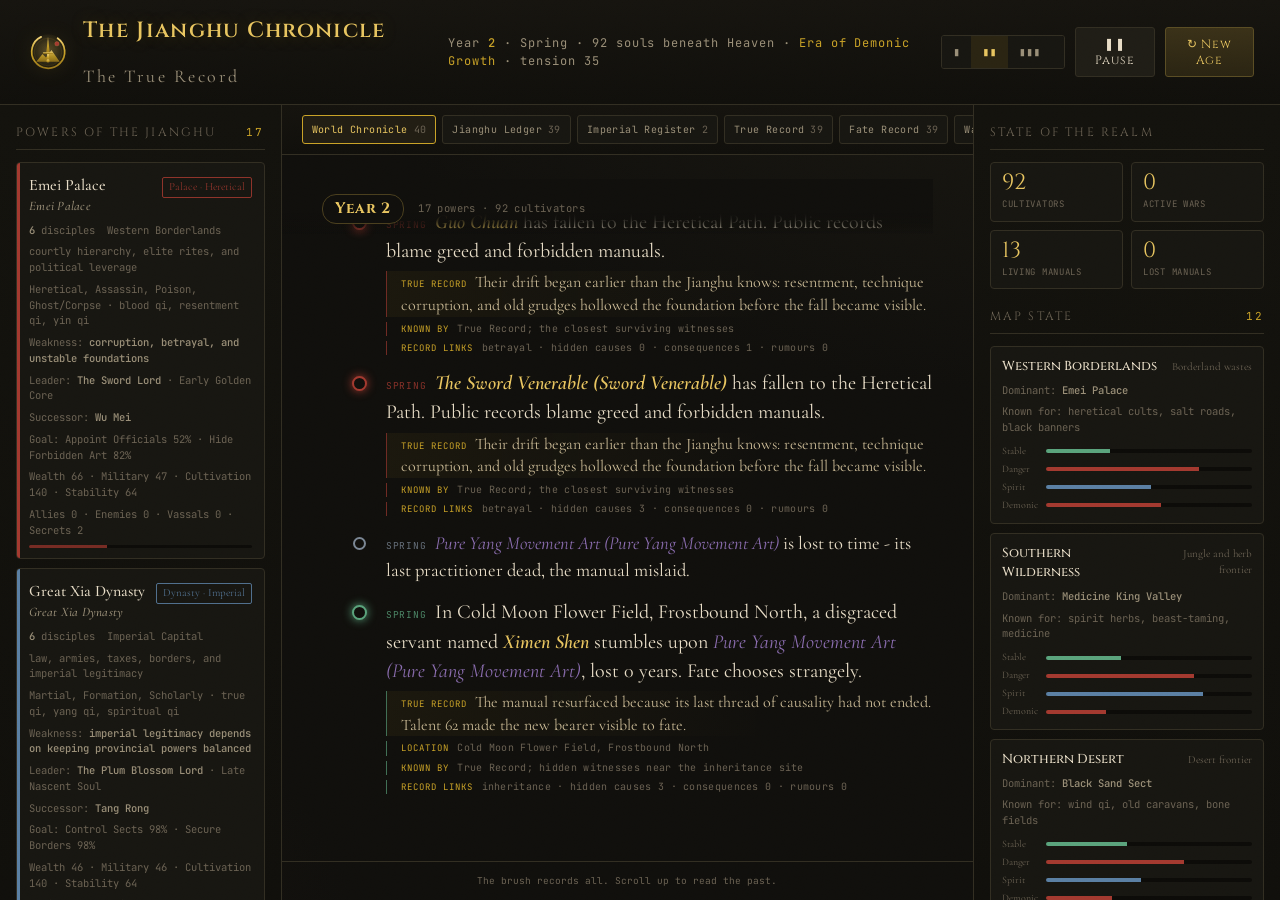
==== index.html @ d5c24182 "Serve the app as index.html so GitHub Pages works GitHub Pages serves the repo root, looking for ind" ====
<!DOCTYPE html>
<html lang="en">
<head>
<meta charset="UTF-8">
<meta name="viewport" content="width=device-width, initial-scale=1.0, viewport-fit=cover">
<title>The Jianghu Chronicle — The True Record</title>
<meta name="description" content="A living wuxia world that writes its own history — sects, cultivators, wars and techniques, recorded by an unseen brush.">
<meta name="theme-color" content="#100f0c">
<link rel="icon" href="assets/logo.svg" type="image/svg+xml">
<link rel="icon" href="assets/favicon-32.png" sizes="32x32" type="image/png">
<link rel="icon" href="assets/favicon-16.png" sizes="16x16" type="image/png">
<link rel="apple-touch-icon" href="assets/apple-touch-icon.png">
<link rel="manifest" href="manifest.webmanifest">
<meta name="mobile-web-app-capable" content="yes">
<meta name="apple-mobile-web-app-capable" content="yes">
<meta name="apple-mobile-web-app-status-bar-style" content="black-translucent">
<meta name="apple-mobile-web-app-title" content="Jianghu">
<link rel="preconnect" href="https://fonts.googleapis.com">
<link rel="preconnect" href="https://fonts.gstatic.com" crossorigin>
<link href="https://fonts.googleapis.com/css2?family=Cinzel:wght@400;500;600;700&family=Cormorant+Garamond:ital,wght@0,400;0,500;0,600;1,400;1,500&family=JetBrains+Mono:wght@400;500&display=swap" rel="stylesheet">
<link rel="stylesheet" href="styles/app.css">
</head>
<body>
<div class="app" data-view="chronicle">

  <div class="topbar">
    <div class="brand">
      <img class="logo" src="assets/logo.svg" alt="" width="44" height="44">
      <div class="brand-text">
        <h1>The Jianghu Chronicle</h1>
        <span class="subtitle">The True Record</span>
      </div>
    </div>
    <div class="era" id="era">Year <b id="yr">1</b> · <span id="season">Spring</span> · <span id="alive">0</span> souls beneath Heaven</div>
    <div class="controls">
      <div class="speed" id="speed">
        <button data-s="900">▮</button>
        <button data-s="420" class="on">▮▮</button>
        <button data-s="160">▮▮▮</button>
        <button data-s="40">▮▮▮▮</button>
      </div>
      <button class="ctl" id="pause">❚❚ Pause</button>
      <button class="ctl primary" id="reseed">↻ New Age</button>
    </div>
  </div>

  <aside class="panel left">
    <div class="panel-title">Powers of the Jianghu <span class="ct" id="sectct">0</span></div>
    <div id="sectlist"></div>
  </aside>

  <main class="chronicle">
    <div class="recordbar" id="recordbar"></div>
    <div class="chron-scroll" id="chron"></div>
    <div class="footer-note" id="fnote">The brush records all. Scroll up to read the past.</div>
  </main>

  <aside class="panel right">
    <div class="panel-title">State of the Realm</div>
    <div class="stat-grid">
      <div class="stat"><div class="v" id="s-fig">0</div><div class="l">Cultivators</div></div>
      <div class="stat"><div class="v" id="s-war">0</div><div class="l">Active Wars</div></div>
      <div class="stat"><div class="v" id="s-art">0</div><div class="l">Living Manuals</div></div>
      <div class="stat"><div class="v" id="s-lost">0</div><div class="l">Lost Manuals</div></div>
    </div>
    <div class="panel-title">Map State <span class="ct" id="regionct">0</span></div>
    <div id="regionlist"></div>
    <div class="legend">
      <span><i style="background:var(--righteous)"></i>Righteous Path</span>
      <span><i style="background:var(--rogue)"></i>Rogue Path</span>
      <span><i style="background:var(--heretical)"></i>Heretical Path</span>
      <span><i style="background:var(--abyss)"></i>Abyssal Path</span>
      <span><i style="background:var(--hidden)"></i>Hidden Lineages</span>
    </div>
    <div class="panel-title">Fate Record <span class="ct" id="fatect">0</span></div>
    <div id="fatebox" class="fatebox"></div>
    <div class="panel-title">Deep Archive <span class="ct" id="archivect">0</span></div>
    <input id="archiveSearch" class="archive-search" type="search" placeholder="Search the record">
    <div id="archiveTabs" class="archive-tabs"></div>
    <div id="archiveList" class="archive-list"></div>
    <div id="archiveDetail" class="archive-detail"></div>
    <div class="panel-title">Notable Cultivators <span class="ct" id="figct">0</span></div>
    <div id="figlist"></div>
  </aside>

  <nav class="mobilenav" id="mobilenav" aria-label="View switcher">
    <button data-view="powers">☰ Powers</button>
    <button data-view="chronicle" class="on">❧ Chronicle</button>
    <button data-view="realm">◈ Realm</button>
  </nav>

</div>

<script type="module" src="src/main.js"></script>
<script>
  if ("serviceWorker" in navigator) {
    window.addEventListener("load", () => {
      navigator.serviceWorker.register("sw.js").catch(() => {});
    });
  }
</script>
</body>
</html>
---- styles/app.css ----
:root{
    --ink:#e8ddc7;
    --ink-dim:#9a8f78;
    --ink-faint:#6b6253;
    --paper:#100f0c;
    --paper-2:#171611;
    --paper-3:#1f1d16;
    --line:#322e22;
    --gold:#c9a227;
    --gold-bright:#e8c560;
    --jade:#5aa37c;
    --blood:#a3392f;
    --azure:#5a7fa3;
    --violet:#8b6db0;
    --righteous:#5aa37c;
    --rogue:#c79a3a;
    --heretical:#a3392f;
    --abyss:#5f4a8b;
    --hidden:#7a8694;
  }
  *{box-sizing:border-box;margin:0;padding:0}
  html,body{height:100%}
  body{
    background:
      radial-gradient(1200px 800px at 80% -10%, #1c1a13 0%, transparent 60%),
      radial-gradient(900px 700px at -10% 110%, #1a1410 0%, transparent 55%),
      var(--paper);
    color:var(--ink);
    font-family:'Cormorant Garamond',serif;
    font-size:18px;
    line-height:1.5;
    overflow:hidden;
  }
  body::before{
    content:"";
    position:fixed;inset:0;pointer-events:none;z-index:9999;
    background-image:url("data:image/svg+xml,%3Csvg xmlns='http://www.w3.org/2000/svg' width='120' height='120'%3E%3Cfilter id='n'%3E%3CfeTurbulence type='fractalNoise' baseFrequency='0.85' numOctaves='3' stitchTiles='stitch'/%3E%3C/filter%3E%3Crect width='100%25' height='100%25' filter='url(%23n)' opacity='0.035'/%3E%3C/svg%3E");
    mix-blend-mode:overlay;
  }

  .app{
    display:grid;
    grid-template-columns:clamp(240px,22vw,320px) minmax(0,1fr) clamp(260px,24vw,360px);
    height:100vh;height:100dvh;
  }

  /* Bottom tab bar — phone only; hidden on desktop */
  .mobilenav{display:none}

  /* ============ HEADER ============ */
  .topbar{
    grid-column:1 / -1;
    display:flex;align-items:center;justify-content:space-between;
    padding:14px 26px;
    border-bottom:1px solid var(--line);
    background:linear-gradient(180deg,#16140f,#100f0b);
  }
  .brand{display:flex;align-items:center;gap:13px}
  .brand .logo{width:44px;height:44px;flex:0 0 auto;display:block;filter:drop-shadow(0 0 10px rgba(201,162,39,.22))}
  .brand-text{display:flex;align-items:baseline;gap:16px;flex-wrap:wrap}
  .brand h1{
    font-family:'Cinzel',serif;font-weight:600;font-size:22px;
    letter-spacing:.06em;color:var(--gold-bright);
    text-shadow:0 0 18px rgba(201,162,39,.25);
  }
  .brand .subtitle{font-family:'Cormorant Garamond',serif;color:var(--ink-dim);font-size:18px;letter-spacing:.14em}
  .era{font-family:'JetBrains Mono',monospace;font-size:12px;color:var(--ink-dim);letter-spacing:.08em}
  .era b{color:var(--gold);font-weight:500}

  .controls{display:flex;align-items:center;gap:10px}
  button.ctl{
    font-family:'Cinzel',serif;font-size:12px;letter-spacing:.08em;
    background:var(--paper-3);color:var(--ink);
    border:1px solid var(--line);border-radius:3px;
    padding:8px 14px;cursor:pointer;transition:.15s;
  }
  button.ctl:hover{border-color:var(--gold);color:var(--gold-bright);background:#26231a}
  button.ctl.primary{background:linear-gradient(180deg,#3a3118,#2a2412);border-color:#5a4d24;color:var(--gold-bright)}
  button.ctl.primary:hover{box-shadow:0 0 16px rgba(201,162,39,.25)}
  .speed{display:flex;border:1px solid var(--line);border-radius:3px;overflow:hidden}
  .speed button{background:var(--paper-2);border:none;color:var(--ink-dim);font-family:'JetBrains Mono',monospace;font-size:12px;padding:8px 11px;cursor:pointer}
  .speed button.on{background:#2a2412;color:var(--gold-bright)}

  /* ============ PANELS ============ */
  .panel{overflow-y:auto;min-width:0;padding:18px 16px}
  .panel.left{border-right:1px solid var(--line);background:linear-gradient(180deg,#13120d,#100f0b)}
  .panel.right{border-left:1px solid var(--line);background:linear-gradient(180deg,#13120d,#100f0b)}
  .panel-title{
    font-family:'Cinzel',serif;font-size:12px;letter-spacing:.18em;
    color:var(--ink-faint);text-transform:uppercase;
    padding-bottom:8px;margin-bottom:12px;border-bottom:1px solid var(--line);
    display:flex;justify-content:space-between;align-items:center;
  }
  .panel-title .ct{font-family:'JetBrains Mono',monospace;color:var(--gold);font-size:11px}

  .sect{
    border:1px solid var(--line);border-radius:4px;padding:10px 12px;margin-bottom:9px;
    background:var(--paper-2);cursor:pointer;transition:.15s;position:relative;overflow:hidden;
  }
  .sect:hover{border-color:#534a30;transform:translateX(2px)}
  .sect::before{content:"";position:absolute;left:0;top:0;bottom:0;width:3px;background:var(--c)}
  .sect.dead{opacity:.34;filter:grayscale(.6)}
  .sect-head{display:flex;justify-content:space-between;align-items:baseline;gap:8px}
  .sect-name{font-family:'Cormorant Garamond',serif;font-weight:500;font-size:16px;color:var(--ink)}
  .sect-name .en{display:block;font-family:'Cormorant Garamond',serif;font-size:13px;color:var(--ink-dim);font-style:italic;letter-spacing:.02em}
  .sect-tier{font-family:'Cormorant Garamond',serif;font-size:11px;color:var(--c);white-space:nowrap;border:1px solid var(--c);padding:1px 6px;border-radius:2px;opacity:.85}
  .sect-meta{display:flex;flex-wrap:wrap;gap:5px 12px;margin-top:6px;font-family:'JetBrains Mono',monospace;font-size:10.5px;color:var(--ink-faint)}
  .sect-meta b{color:var(--ink-dim);font-weight:500}
  .pbar{height:3px;background:#0c0b08;border-radius:2px;margin-top:7px;overflow:hidden}
  .pbar i{display:block;height:100%;background:var(--c);opacity:.7}

  /* ============ CHRONICLE ============ */
  .chronicle{display:flex;flex-direction:column;min-height:0;min-width:0}
  .recordbar{
    display:flex;align-items:center;gap:6px;overflow-x:auto;padding:10px 20px;
    border-bottom:1px solid var(--line);background:linear-gradient(180deg,#15130e,#100f0b);
  }
  .record-tab{
    flex:0 0 auto;border:1px solid var(--line);border-radius:3px;background:var(--paper-2);
    color:var(--ink-dim);font-family:'JetBrains Mono',monospace;font-size:10px;letter-spacing:.04em;
    padding:7px 9px;cursor:pointer;white-space:nowrap;
  }
  .record-tab span{margin-left:6px;color:var(--ink-faint)}
  .record-tab:hover,.record-tab.on{border-color:var(--gold);color:var(--gold-bright);background:#211d13}
  .chron-scroll{flex:1;overflow-y:auto;overflow-x:hidden;min-width:0;padding:24px 40px 60px;position:relative}
  .entry .txt,.true-record,.known-by{overflow-wrap:break-word}
  .chron-scroll::before{
    content:"";position:absolute;left:64px;top:0;bottom:0;width:1px;
    background:linear-gradient(180deg,transparent,var(--line) 8%,var(--line) 92%,transparent);
  }
  .yearmark{
    position:sticky;top:0;z-index:5;
    display:flex;align-items:center;gap:14px;
    padding:14px 0 10px;margin-left:-40px;padding-left:40px;
    background:linear-gradient(180deg,var(--paper) 60%,transparent);
  }
  .yearmark .y{
    font-family:'Cinzel',serif;font-weight:700;font-size:15px;color:var(--gold-bright);
    background:var(--paper);padding:3px 12px;border:1px solid #4a3f1e;border-radius:14px;
    letter-spacing:.05em;z-index:2;
  }
  .yearmark .ystat{font-family:'JetBrains Mono',monospace;font-size:10.5px;color:var(--ink-faint);letter-spacing:.04em}

  .entry{
    position:relative;padding:7px 0 7px 56px;margin-left:8px;
    animation:rise .5s ease both;cursor:pointer;border-radius:4px;
  }
  .entry:hover{background:rgba(201,162,39,.035)}
  .entry.selected{background:linear-gradient(90deg,rgba(201,162,39,.1),transparent 70%)}
  .empty-record{padding:28px 0 0 56px;color:var(--ink-faint);font-family:'JetBrains Mono',monospace;font-size:11px}
  @keyframes rise{from{opacity:0;transform:translateY(8px)}to{opacity:1;transform:translateY(0)}}
  .entry::before{
    content:"";position:absolute;left:23px;top:14px;width:9px;height:9px;border-radius:50%;
    background:var(--paper);border:2px solid var(--dot,var(--ink-faint));z-index:2;
  }
  .entry .txt{font-size:18.5px;line-height:1.46;color:var(--ink)}
  .entry .txt .nm{color:var(--gold-bright);font-weight:600;font-style:italic}
  .entry .txt .sn{color:var(--azure);font-weight:500}
  .entry .txt em.art{color:var(--violet);font-style:italic}
  .entry .tag{
    font-family:'JetBrains Mono',monospace;font-size:9.5px;letter-spacing:.1em;
    text-transform:uppercase;color:var(--dot);opacity:.8;margin-right:8px;
  }
  .true-record,.known-by{
    margin-top:5px;padding-left:14px;border-left:1px solid color-mix(in srgb,var(--dot),transparent 35%);
    font-family:'Cormorant Garamond',serif;font-size:16px;line-height:1.42;color:var(--ink-dim);
  }
  .true-record{color:#c8b894;background:linear-gradient(90deg,rgba(201,162,39,.06),transparent 70%)}
  .known-by{font-family:'JetBrains Mono',monospace;font-size:10px;letter-spacing:.03em;color:var(--ink-faint)}
  .record-label{
    font-family:'JetBrains Mono',monospace;font-size:9px;letter-spacing:.12em;text-transform:uppercase;
    color:var(--gold);margin-right:8px;
  }
  .entry.major .txt{font-size:20px}
  .entry.major::before{width:11px;height:11px;left:22px;box-shadow:0 0 10px var(--dot)}
  .entry.epic{
    background:linear-gradient(90deg,rgba(163,57,47,.08),transparent 70%);
    border-left:2px solid var(--dot);margin-left:0;padding-left:64px;border-radius:0 4px 4px 0;
  }
  .entry.epic .txt{font-family:'Cormorant Garamond',serif;font-size:21px}

  .c-found{--dot:var(--jade)} .c-break{--dot:var(--gold-bright)} .c-war{--dot:var(--blood)}
  .c-death{--dot:var(--ink-faint)} .c-art{--dot:var(--violet)} .c-fall{--dot:#7a3030}
  .c-rise{--dot:var(--gold-bright)} .c-corrupt{--dot:var(--heretical)} .c-duel{--dot:var(--azure)}
  .c-lost{--dot:var(--hidden)} .c-found2{--dot:var(--jade)} .c-threat{--dot:#d14b3a}
  .c-peace{--dot:var(--jade)} .c-lineage{--dot:var(--rogue)}

  /* ============ FIGURES ============ */
  .figcard{
    border:1px solid var(--line);border-radius:4px;padding:11px 12px;margin-bottom:9px;
    background:var(--paper-2);position:relative;overflow:hidden;
  }
  .figcard::before{content:"";position:absolute;left:0;top:0;bottom:0;width:3px;background:var(--c)}
  .fig-name{font-family:'Cinzel',serif;font-size:15px;color:var(--ink);font-weight:500}
  .fig-alias{font-style:italic;color:var(--c);font-size:15px;font-family:'Cormorant Garamond',serif}
  .fig-sub{font-family:'JetBrains Mono',monospace;font-size:10px;color:var(--ink-faint);margin-top:3px;letter-spacing:.03em}
  .fig-realm{display:inline-block;font-family:'Cormorant Garamond',serif;font-size:10.5px;color:var(--c);border:1px solid var(--c);padding:1px 6px;border-radius:2px;margin-top:6px;opacity:.88}
  .fig-bars{margin-top:8px;display:grid;grid-template-columns:auto 1fr;gap:3px 8px;align-items:center}
  .fig-bars span{font-family:'Cormorant Garamond',serif;font-size:10px;color:var(--ink-faint)}
  .mini{height:4px;background:#0c0b08;border-radius:2px;overflow:hidden}
  .mini i{display:block;height:100%}

  .stat-grid{display:grid;grid-template-columns:1fr 1fr;gap:8px;margin-bottom:18px}
  .stat{border:1px solid var(--line);border-radius:4px;padding:9px 11px;background:var(--paper-2)}
  .stat .v{font-family:'Cinzel',serif;font-size:22px;color:var(--gold-bright);line-height:1}
  .stat .l{font-family:'JetBrains Mono',monospace;font-size:9px;color:var(--ink-faint);letter-spacing:.08em;text-transform:uppercase;margin-top:4px}

  .region-card{
    border:1px solid var(--line);border-radius:4px;padding:10px 11px;margin-bottom:9px;
    background:var(--paper-2);
  }
  .region-head{display:flex;justify-content:space-between;gap:8px;align-items:baseline}
  .region-head b{font-family:'Cinzel',serif;font-size:13px;color:var(--ink);font-weight:500}
  .region-head span{font-family:'Cormorant Garamond',serif;font-size:11px;color:var(--ink-faint);text-align:right}
  .region-bars{margin-top:8px;display:grid;grid-template-columns:auto 1fr;gap:3px 8px;align-items:center}
  .region-bars span{font-family:'Cormorant Garamond',serif;font-size:10px;color:var(--ink-faint)}

  .legend{display:flex;flex-wrap:wrap;gap:6px 14px;margin-bottom:16px;font-family:'Cormorant Garamond',serif;font-size:11px;color:var(--ink-dim)}
  .legend i{display:inline-block;width:9px;height:9px;border-radius:50%;margin-right:5px;vertical-align:middle}

  .fatebox{
    border:1px solid var(--line);border-radius:4px;padding:10px 11px;margin-bottom:18px;
    background:var(--paper-2);font-family:'Cormorant Garamond',serif;color:var(--ink-dim);
  }
  .fate-head{font-family:'Cinzel',serif;font-size:13px;color:var(--gold-bright);line-height:1.3}
  .fate-sub{font-family:'JetBrains Mono',monospace;font-size:9.5px;color:var(--ink-faint);margin-top:4px;letter-spacing:.04em;text-transform:uppercase}
  .fate-list{margin-top:9px;display:grid;gap:7px}
  .fate-item{border-left:2px solid var(--gold);padding-left:8px;font-size:13.5px;line-height:1.35}
  .fate-item.benefit{border-left-color:var(--jade)}
  .fate-item.rumour-verdict{border-left-color:var(--rogue)}
  .fate-item b{display:block;font-family:'JetBrains Mono',monospace;font-size:9px;letter-spacing:.08em;color:var(--gold);text-transform:uppercase;margin-bottom:1px}
  .fate-item span{display:block;color:var(--ink);font-size:14px}

  .archive-search{
    width:100%;height:32px;border:1px solid var(--line);border-radius:3px;background:#0d0c09;
    color:var(--ink);font-family:'JetBrains Mono',monospace;font-size:10px;letter-spacing:.03em;
    padding:0 9px;margin-bottom:8px;outline:none;
  }
  .archive-search:focus{border-color:var(--gold);box-shadow:0 0 0 1px rgba(201,162,39,.12)}
  .archive-tabs{display:flex;flex-wrap:wrap;gap:5px;margin-bottom:8px}
  .archive-tab{
    border:1px solid var(--line);border-radius:3px;background:var(--paper-2);color:var(--ink-dim);
    font-family:'JetBrains Mono',monospace;font-size:9px;letter-spacing:.04em;padding:5px 7px;cursor:pointer;
  }
  .archive-tab.on,.archive-tab:hover{border-color:var(--gold);color:var(--gold-bright);background:#211d13}
  .archive-list{display:grid;gap:6px;max-height:220px;overflow:auto;margin-bottom:10px}
  .archive-row{
    border:1px solid var(--line);border-radius:4px;background:var(--paper-2);padding:8px 9px;cursor:pointer;
  }
  .archive-row:hover,.archive-row.on{border-color:#534a30;background:#1c1a13}
  .archive-row b{display:block;font-family:'Cormorant Garamond',serif;font-size:14px;color:var(--ink);font-weight:600;line-height:1.2}
  .archive-row span{display:block;font-family:'JetBrains Mono',monospace;font-size:9px;color:var(--ink-faint);line-height:1.35;margin-top:2px}
  .archive-type{
    display:inline-block;margin-bottom:3px;font-family:'JetBrains Mono',monospace;font-size:8px;
    letter-spacing:.08em;text-transform:uppercase;color:var(--gold);
  }
  .archive-detail{
    border:1px solid var(--line);border-radius:4px;background:var(--paper-2);
    padding:10px 11px;margin-bottom:18px;color:var(--ink-dim);
  }
  .archive-detail h3{font-family:'Cinzel',serif;font-size:13px;line-height:1.25;color:var(--gold-bright);font-weight:500}
  .archive-detail .sub{font-family:'JetBrains Mono',monospace;font-size:9px;color:var(--ink-faint);margin-top:3px;letter-spacing:.04em;text-transform:uppercase}
  .archive-section{margin-top:10px;border-left:2px solid var(--azure);padding-left:8px}
  .archive-section b{display:block;font-family:'JetBrains Mono',monospace;font-size:9px;color:var(--gold);letter-spacing:.08em;text-transform:uppercase;margin-bottom:2px}
  .archive-section pre{
    white-space:pre-wrap;font-family:'Cormorant Garamond',serif;font-size:13.5px;line-height:1.34;color:var(--ink-dim);
  }

  ::-webkit-scrollbar{width:9px;height:9px}
  ::-webkit-scrollbar-track{background:transparent}
  ::-webkit-scrollbar-thumb{background:#2a271d;border-radius:5px;border:2px solid var(--paper)}
  ::-webkit-scrollbar-thumb:hover{background:#3a3526}

  .footer-note{font-family:'JetBrains Mono',monospace;font-size:9.5px;color:var(--ink-faint);text-align:center;padding:12px;border-top:1px solid var(--line)}

  /* ============ TABLET ============ */
  /* Narrower desktops keep all three columns but tighten the sides. */
  @media (max-width:1160px) and (min-width:1025px){
    .app{grid-template-columns:230px minmax(0,1fr) 250px}
    .panel{padding:16px 12px}
    .chron-scroll{padding:22px 28px 60px}
  }

  /* ============ PHONE / PORTRAIT TABLET ============ */
  /* One column at a time, switched via the bottom tab bar. Nothing is
     permanently hidden — every panel is reachable. */
  @media (max-width:1024px){
    body{font-size:16px}
    .app{
      grid-template-columns:1fr;
      grid-template-rows:auto minmax(0,1fr);
    }

    /* Header wraps gracefully on narrow screens */
    .topbar{flex-wrap:wrap;gap:8px 12px;padding:10px 14px}
    .brand .logo{width:34px;height:34px}
    .brand h1{font-size:18px}
    .brand .subtitle{display:none}
    .era{order:3;flex-basis:100%;text-align:center;font-size:11px}
    .controls{gap:6px}
    button.ctl{padding:8px 11px}
    .speed button{padding:8px 10px}

    /* All three main columns share row 2; only the active one shows */
    .panel.left,.panel.right,.chronicle{grid-row:2;grid-column:1;min-height:0}
    .panel.left,.panel.right{
      display:none;border:0;
      border-top:1px solid var(--line);padding-bottom:78px;
    }
    .chronicle{display:flex}
    .chron-scroll{padding:16px 12px 84px}
    .chron-scroll::before{left:34px}
    .yearmark{margin-left:-12px;padding-left:12px}
    .entry{padding:7px 0 7px 44px;margin-left:6px}
    .entry.epic{padding-left:48px}
    .entry::before{left:16px}
    .entry.major::before{left:15px}
    .entry .txt{font-size:16.5px}
    .entry.major .txt{font-size:18px}
    .entry.epic .txt{font-size:18px}
    .recordbar{padding:9px 12px}
    .archive-list{max-height:none}

    /* View switching driven by [data-view] on .app (set by mobile-nav.js) */
    .app[data-view="powers"]    .panel.left{display:block}
    .app[data-view="powers"]    .chronicle,
    .app[data-view="powers"]    .panel.right{display:none}

    .app[data-view="chronicle"] .chronicle{display:flex}
    .app[data-view="chronicle"] .panel.left,
    .app[data-view="chronicle"] .panel.right{display:none}

    .app[data-view="realm"]     .panel.right{display:block}
    .app[data-view="realm"]     .chronicle,
    .app[data-view="realm"]     .panel.left{display:none}

    /* The bottom tab bar itself */
    .mobilenav{
      display:flex;position:fixed;left:0;right:0;bottom:0;z-index:60;
      border-top:1px solid var(--line);
      background:linear-gradient(180deg,#16140f,#0b0a07);
      padding-bottom:env(safe-area-inset-bottom);
    }
    .mobilenav button{
      flex:1;background:none;border:0;border-top:2px solid transparent;
      color:var(--ink-dim);cursor:pointer;
      font-family:'Cinzel',serif;font-size:12px;letter-spacing:.06em;
      padding:13px 4px;transition:.15s;
    }
    .mobilenav button.on{color:var(--gold-bright);border-top-color:var(--gold);background:#181510}
  }

  @media (max-width:380px){
    .brand h1{font-size:16px}
    button.ctl{padding:7px 9px;font-size:11px}
    .mobilenav button{font-size:11px;letter-spacing:.02em}
  }
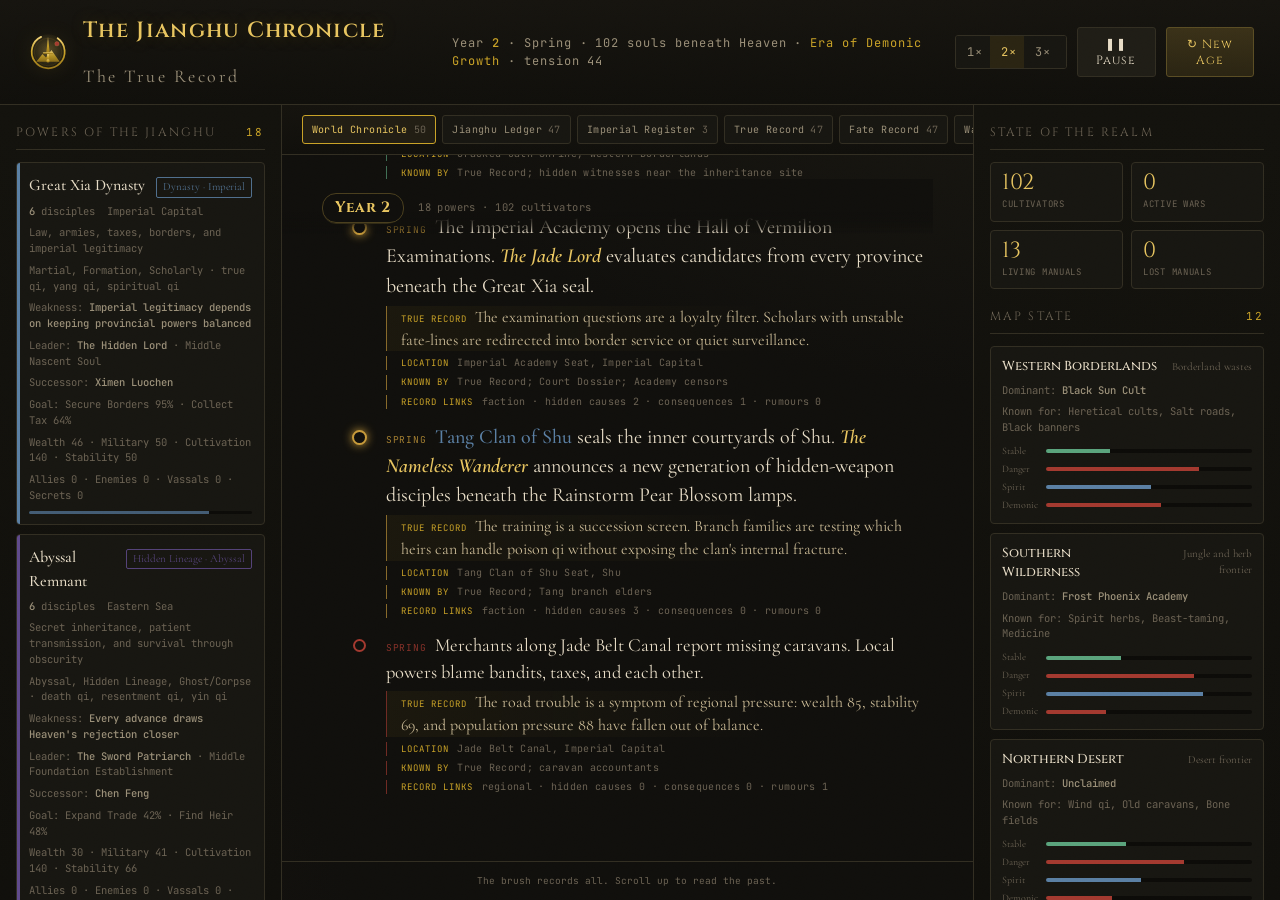
==== commit 7d95ae33: "UI Wave 1: entity detail modal, real speed labels, SPaG cleanup Adds the first wave of UI polish for" ====
--- a/index.html
+++ b/index.html
@@ -33,11 +33,11 @@
     </div>
     <div class="era" id="era">Year <b id="yr">1</b> · <span id="season">Spring</span> · <span id="alive">0</span> souls beneath Heaven</div>
     <div class="controls">
-      <div class="speed" id="speed">
-        <button data-s="900">▮</button>
-        <button data-s="420" class="on">▮▮</button>
-        <button data-s="160">▮▮▮</button>
-        <button data-s="40">▮▮▮▮</button>
+      <div class="speed" id="speed" role="group" aria-label="Simulation speed">
+        <button data-s="900" title="Slowest">1×</button>
+        <button data-s="420" class="on" title="Normal">2×</button>
+        <button data-s="160" title="Fast">3×</button>
+        <button data-s="40" title="Fastest">4×</button>
       </div>
       <button class="ctl" id="pause">❚❚ Pause</button>
       <button class="ctl primary" id="reseed">↻ New Age</button>
@@ -91,6 +91,21 @@
 
 </div>
 
+<div class="emodal" id="entityModal" hidden>
+  <div class="emodal-scrim" data-emodal-close></div>
+  <div class="emodal-card" role="dialog" aria-modal="true" aria-labelledby="emodalTitle" tabindex="-1">
+    <div class="emodal-head">
+      <button class="emodal-back" id="emodalBack" aria-label="Back" hidden>←</button>
+      <div class="emodal-heading">
+        <h2 id="emodalTitle"></h2>
+        <div class="emodal-sub" id="emodalSub"></div>
+      </div>
+      <button class="emodal-close" id="emodalClose" aria-label="Close" data-emodal-close>✕</button>
+    </div>
+    <div class="emodal-body" id="emodalBody"></div>
+  </div>
+</div>
+
 <script type="module" src="src/main.js"></script>
 <script>
   if ("serviceWorker" in navigator) {
--- a/styles/app.css
+++ b/styles/app.css
@@ -355,3 +355,92 @@
     button.ctl{padding:7px 9px;font-size:11px}
     .mobilenav button{font-size:11px;letter-spacing:.02em}
   }
+
+  /* ============ SPEED CONTROL ============ */
+  .speed button{min-width:34px;text-align:center;letter-spacing:.02em}
+
+  /* ============ ENTITY DETAIL MODAL ============ */
+  .emodal[hidden]{display:none}
+  .emodal{
+    position:fixed;inset:0;z-index:200;
+    display:flex;align-items:center;justify-content:center;padding:24px;
+  }
+  .emodal-scrim{position:absolute;inset:0;background:rgba(6,5,4,.74);backdrop-filter:blur(2px);cursor:pointer}
+  .emodal-card{
+    position:relative;width:min(660px,100%);max-height:min(84vh,920px);
+    display:flex;flex-direction:column;
+    background:linear-gradient(180deg,#17150f,#100f0b);
+    border:1px solid #3a3320;border-radius:9px;outline:none;
+    box-shadow:0 26px 90px rgba(0,0,0,.62),0 0 0 1px rgba(201,162,39,.06);
+    animation:emodal-in .18s ease both;
+  }
+  @keyframes emodal-in{from{opacity:0;transform:translateY(12px) scale(.985)}to{opacity:1;transform:none}}
+  .emodal-head{
+    display:flex;align-items:flex-start;gap:12px;
+    padding:15px 18px;border-bottom:1px solid var(--line);
+    background:linear-gradient(180deg,#1b1810,#141209);border-radius:9px 9px 0 0;
+  }
+  .emodal-heading{flex:1;min-width:0}
+  .emodal-head h2{
+    font-family:'Cinzel',serif;font-weight:600;font-size:19px;line-height:1.22;
+    color:var(--gold-bright);letter-spacing:.02em;text-shadow:0 0 16px rgba(201,162,39,.18);
+  }
+  .emodal-sub{font-family:'JetBrains Mono',monospace;font-size:10.5px;color:var(--ink-faint);margin-top:6px;letter-spacing:.04em}
+  .emodal-back,.emodal-close{
+    flex:0 0 auto;width:30px;height:30px;border:1px solid var(--line);border-radius:5px;
+    background:var(--paper-3);color:var(--ink-dim);cursor:pointer;font-size:14px;line-height:1;transition:.15s;
+  }
+  .emodal-back:hover,.emodal-close:hover{border-color:var(--gold);color:var(--gold-bright);background:#26231a}
+  .emodal-back[hidden]{display:none}
+  .emodal-body{overflow-y:auto;padding:16px 18px 24px}
+
+  .emodal-conns{display:flex;flex-wrap:wrap;gap:6px;margin-bottom:16px}
+  .chip{
+    border:1px solid var(--line);border-radius:20px;background:var(--paper-2);color:var(--ink-dim);
+    font-family:'Cormorant Garamond',serif;font-size:13.5px;padding:4px 12px;cursor:pointer;transition:.15s;
+    max-width:100%;overflow:hidden;text-overflow:ellipsis;white-space:nowrap;
+  }
+  .chip:hover{border-color:var(--gold);color:var(--gold-bright);background:#221e13;transform:translateY(-1px)}
+  .chip-people{border-left:2px solid var(--gold)}
+  .chip-factions{border-left:2px solid var(--azure)}
+  .chip-techniques{border-left:2px solid var(--violet)}
+  .chip-regions{border-left:2px solid var(--jade)}
+  .chip-wars{border-left:2px solid var(--blood)}
+  .chip-bloodlines{border-left:2px solid var(--rogue)}
+  .chip-events,.chip-relationships{border-left:2px solid var(--ink-faint)}
+
+  .emodal-section{margin-bottom:15px}
+  .emodal-section h3{
+    font-family:'Cinzel',serif;font-size:11px;letter-spacing:.16em;text-transform:uppercase;color:var(--ink-faint);
+    border-bottom:1px solid var(--line);padding-bottom:5px;margin-bottom:8px;
+  }
+  .emodal-lines p{font-family:'Cormorant Garamond',serif;font-size:15.5px;line-height:1.5;color:var(--ink);margin:3px 0}
+  .emodal-lines .k{
+    color:var(--gold);font-family:'JetBrains Mono',monospace;font-size:10.5px;letter-spacing:.03em;
+    text-transform:uppercase;margin-right:5px;
+  }
+  .emodal-empty{color:var(--ink-faint);font-family:'JetBrains Mono',monospace;font-size:11px}
+  body.emodal-open{overflow:hidden}
+
+  /* Shared detail formatter re-used in the sidebar archive box */
+  .archive-detail .emodal-inline-title{
+    font-family:'Cinzel',serif;font-size:14px;line-height:1.25;color:var(--gold-bright);font-weight:500;
+  }
+  .archive-detail .emodal-inline-sub{
+    font-family:'JetBrains Mono',monospace;font-size:9px;color:var(--ink-faint);
+    margin:3px 0 6px;letter-spacing:.04em;text-transform:uppercase;
+  }
+  .archive-detail .emodal-section{margin-bottom:10px}
+  .archive-detail .emodal-lines p{font-size:13.5px;margin:2px 0}
+
+  @media (max-width:1024px){
+    .emodal{padding:0;align-items:stretch;justify-content:stretch}
+    .emodal-scrim{display:none}
+    .emodal-card{
+      width:100%;max-height:100%;height:100dvh;border:0;border-radius:0;
+      animation:emodal-up .2s ease both;
+    }
+    .emodal-head{border-radius:0;position:sticky;top:0}
+    .emodal-body{padding-bottom:40px}
+  }
+  @keyframes emodal-up{from{transform:translateY(100%)}to{transform:none}}
